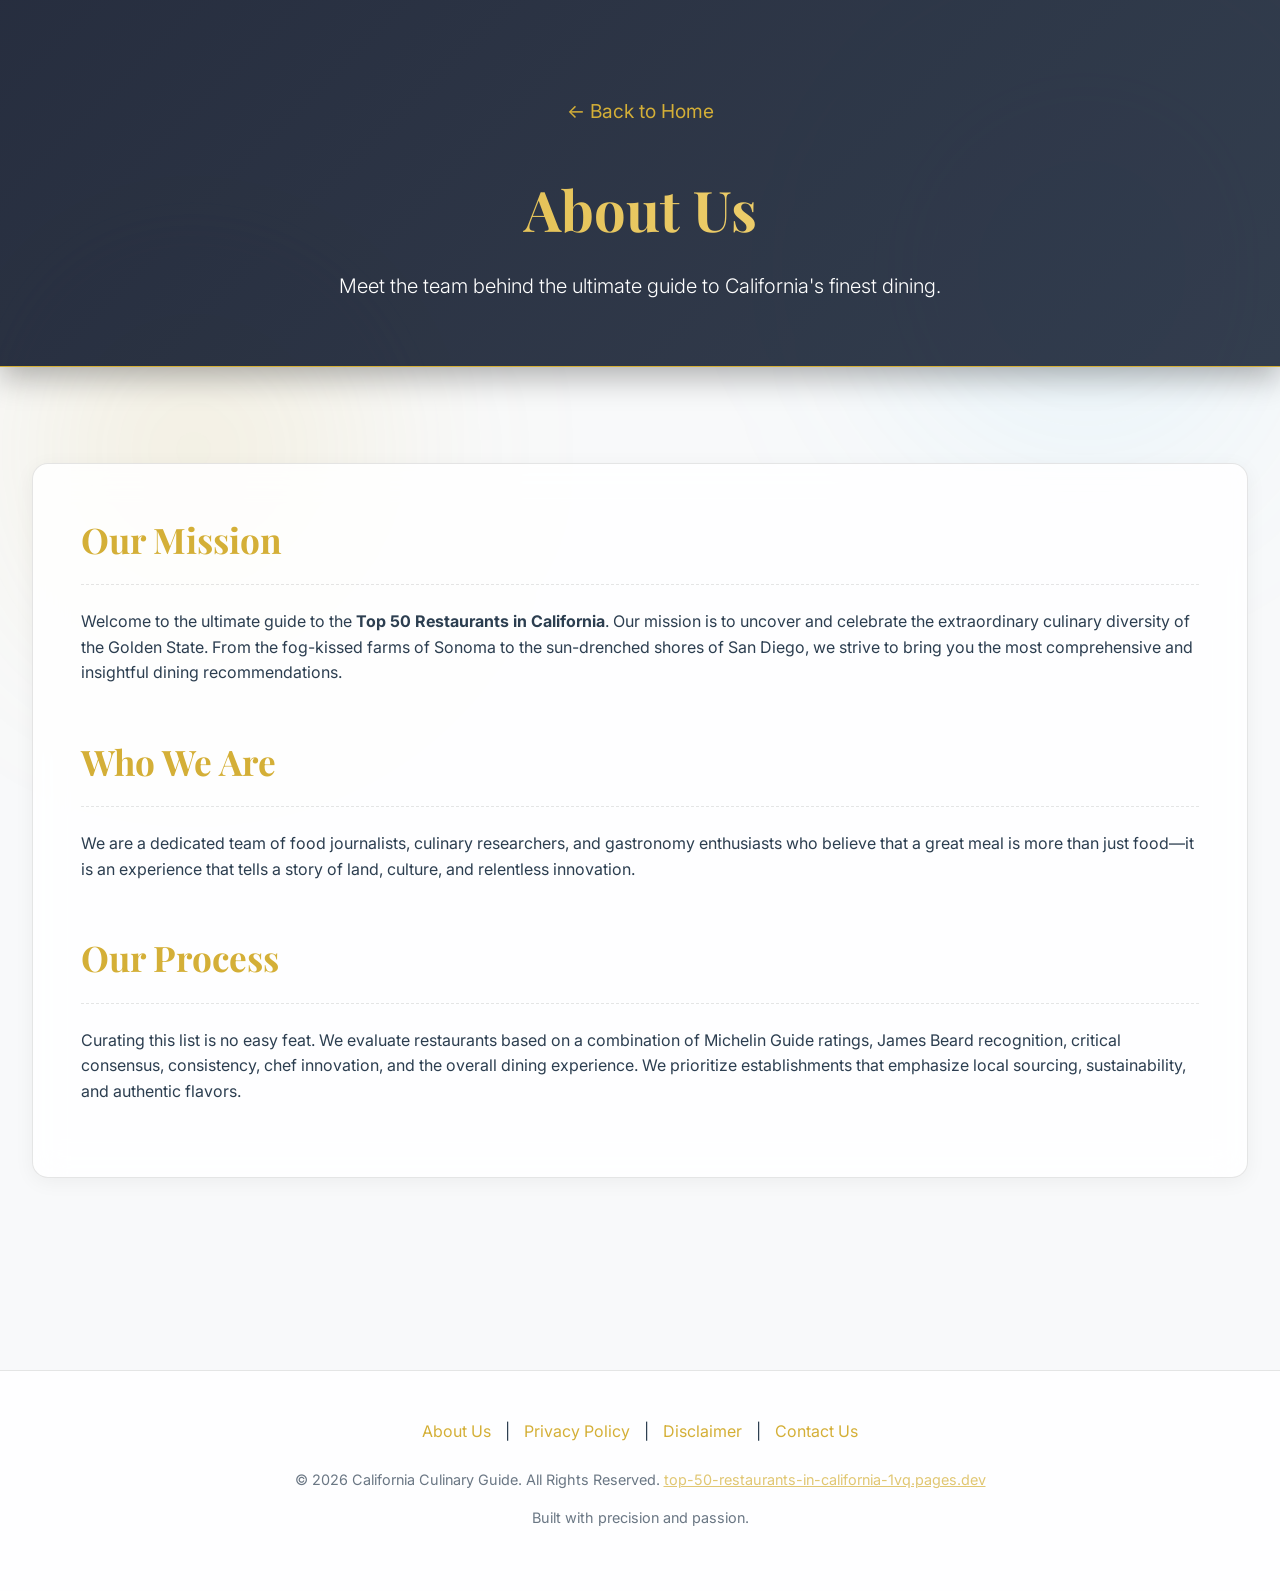
==== about-us.html @ 68e355eb "Add files via upload" ====
<!DOCTYPE html>
<html lang="en">
<head>
    <meta charset="UTF-8">
    <meta name="viewport" content="width=device-width, initial-scale=1.0">
    <title>About Us | Top 50 Restaurants in California</title>
    <link rel="canonical" href="https://top-50-restaurants-in-california-1vq.pages.dev/about-us.html" />
    <link rel="stylesheet" href="style.css">
    <link rel="preconnect" href="https://fonts.googleapis.com">
    <link rel="preconnect" href="https://fonts.gstatic.com" crossorigin>
    <link href="https://fonts.googleapis.com/css2?family=Inter:wght@300;400;600&family=Playfair+Display:ital,wght@0,400;0,600;1,400&display=swap" rel="stylesheet">
</head>
<body>
    <div class="background-wrapper"></div>
    
    <header>
        <a href="index.html" style="color: var(--primary-color); text-decoration: none; font-size: 1.2rem; display: block; margin-bottom: 2rem;">&larr; Back to Home</a>
        <h1>About Us</h1>
        <p class="subtitle">Meet the team behind the ultimate guide to California's finest dining.</p>
    </header>

    <main>
        <section class="restaurant-card" style="margin-top: 2rem;">
            <h3>Our Mission</h3>
            <p>Welcome to the ultimate guide to the <strong>Top 50 Restaurants in California</strong>. Our mission is to uncover and celebrate the extraordinary culinary diversity of the Golden State. From the fog-kissed farms of Sonoma to the sun-drenched shores of San Diego, we strive to bring you the most comprehensive and insightful dining recommendations.</p>
            
            <h3 style="margin-top: 3rem;">Who We Are</h3>
            <p>We are a dedicated team of food journalists, culinary researchers, and gastronomy enthusiasts who believe that a great meal is more than just food—it is an experience that tells a story of land, culture, and relentless innovation.</p>

            <h3 style="margin-top: 3rem;">Our Process</h3>
            <p>Curating this list is no easy feat. We evaluate restaurants based on a combination of Michelin Guide ratings, James Beard recognition, critical consensus, consistency, chef innovation, and the overall dining experience. We prioritize establishments that emphasize local sourcing, sustainability, and authentic flavors.</p>
        </section>
    </main>

    <footer>
        <div style="margin-bottom: 1.5rem;">
            <a href="about-us.html" style="color: var(--primary-color); margin: 0 10px; text-decoration: none;">About Us</a> |
            <a href="privacy-policy.html" style="color: var(--primary-color); margin: 0 10px; text-decoration: none;">Privacy Policy</a> |
            <a href="disclaimer.html" style="color: var(--primary-color); margin: 0 10px; text-decoration: none;">Disclaimer</a> |
            <a href="contact-us.html" style="color: var(--primary-color); margin: 0 10px; text-decoration: none;">Contact Us</a>
        </div>
        <p>&copy; 2026 California Culinary Guide. All Rights Reserved. <a href="https://top-50-restaurants-in-california-1vq.pages.dev" style="color:var(--primary-color);">top-50-restaurants-in-california-1vq.pages.dev</a></p>
        <p>Built with precision and passion.</p>
    </footer>
</body>
</html>
---- style.css ----
:root {
  --primary-color: #d4af37; /* Gold */
  --bg-color-light: #f8f9fa;
  --text-color-light: #2c3e50;
  --card-bg-light: rgba(255, 255, 255, 0.85);
  --border-light: rgba(0, 0, 0, 0.1);

  --bg-color-dark: #0f172a;
  --text-color-dark: #e2e8f0;
  --card-bg-dark: rgba(30, 41, 59, 0.75);
  --border-dark: rgba(255, 255, 255, 0.1);

  --transition-speed: 0.3s;
}

@media (prefers-color-scheme: dark) {
  :root {
    --bg-color: var(--bg-color-dark);
    --text-color: var(--text-color-dark);
    --card-bg: var(--card-bg-dark);
    --border-color: var(--border-dark);
  }
}

@media (prefers-color-scheme: light) {
  :root {
    --bg-color: var(--bg-color-light);
    --text-color: var(--text-color-light);
    --card-bg: var(--card-bg-light);
    --border-color: var(--border-light);
  }
}

body {
  background-color: var(--bg-color, #0f172a);
  color: var(--text-color, #e2e8f0);
  font-family: 'Inter', sans-serif;
  line-height: 1.6;
  margin: 0;
  padding: 0;
  overflow-x: hidden;
  transition: background-color var(--transition-speed), color var(--transition-speed);
}

/* Background Gradients */
.background-wrapper {
  position: fixed;
  top: 0;
  left: 0;
  width: 100vw;
  height: 100vh;
  z-index: -1;
  background: radial-gradient(circle at 15% 50%, rgba(212, 175, 55, 0.15), transparent 25%),
              radial-gradient(circle at 85% 30%, rgba(56, 189, 248, 0.1), transparent 25%);
  filter: blur(80px);
  animation: bg-pulse 15s infinite alternate;
}

@keyframes bg-pulse {
  0% { transform: scale(1); opacity: 0.8; }
  100% { transform: scale(1.1); opacity: 1; }
}

header {
  text-align: center;
  padding: 6rem 2rem 4rem;
  background: linear-gradient(135deg, rgba(15,23,42,0.9), rgba(30,41,59,0.9));
  color: #fff;
  border-bottom: 1px solid var(--primary-color);
  box-shadow: 0 10px 30px rgba(0,0,0,0.3);
  position: relative;
  overflow: hidden;
}

header::before {
  content: '';
  position: absolute;
  top: 0; left: 0; right: 0; bottom: 0;
  background: url('https://images.unsplash.com/photo-1514933651103-005eec06c04b?ixlib=rb-4.0.3&auto=format&fit=crop&w=1920&q=80') center/cover no-repeat;
  opacity: 0.2;
  z-index: 0;
}

header > * {
  position: relative;
  z-index: 1;
}

h1 {
  font-family: 'Playfair Display', serif;
  font-size: 3.5rem;
  margin-bottom: 1rem;
  background: linear-gradient(to right, #d4af37, #fde08b);
  -webkit-background-clip: text;
  -webkit-text-fill-color: transparent;
  animation: fadeDown 1s ease-out;
}

.subtitle {
  font-size: 1.25rem;
  font-weight: 300;
  opacity: 0.9;
  max-width: 800px;
  margin: 0 auto;
  animation: fadeUp 1s ease-out 0.3s both;
}

main {
  max-width: 1400px; /* Made the layout wider */
  width: 95%;
  margin: 0 auto;
  padding: 4rem 1rem;
}

section.intro, section.methodology {
  font-size: 1.1rem;
  margin-bottom: 4rem;
  max-width: 1100px;
  margin-left: auto;
  margin-right: auto;
}

section p {
  margin-bottom: 1.5rem;
}

h2 {
  font-family: 'Playfair Display', serif;
  font-size: 2.5rem;
  margin-bottom: 2rem;
  color: var(--primary-color);
  border-bottom: 1px solid var(--border-color);
  padding-bottom: 0.5rem;
}

/* Glassmorphism Cards for Restaurants */
.restaurant-card {
  background: var(--card-bg);
  backdrop-filter: blur(16px);
  -webkit-backdrop-filter: blur(16px);
  border: 1px solid var(--border-color);
  border-radius: 16px;
  padding: 3rem;
  margin-bottom: 4rem;
  box-shadow: 0 4px 20px rgba(0,0,0,0.05);
  transition: transform var(--transition-speed), box-shadow var(--transition-speed);
  opacity: 0;
  transform: translateY(30px);
  animation: reveal 0.8s ease-out forwards;
}

.restaurant-card:hover {
  transform: translateY(-5px);
  box-shadow: 0 12px 40px rgba(0,0,0,0.15);
  border-color: var(--primary-color);
}

.restaurant-card h3 {
  font-family: 'Playfair Display', serif;
  font-size: 2.2rem;
  margin-top: 0;
  margin-bottom: 1.5rem;
  color: var(--primary-color);
  border-bottom: 1px dashed var(--border-color);
  padding-bottom: 1rem;
}

.restaurant-details h4 {
  font-size: 1.3rem;
  margin: 2rem 0 0.8rem;
  color: var(--primary-color);
  font-family: 'Playfair Display', serif;
}

.restaurant-details p {
  margin-bottom: 1rem;
}

.restaurant-details ul {
  padding-left: 1.5rem;
  margin-bottom: 1.5rem;
}

.restaurant-details li {
  margin-bottom: 0.5rem;
}

/* Animations */
@keyframes fadeDown {
  from { opacity: 0; transform: translateY(-30px); }
  to { opacity: 1; transform: translateY(0); }
}

@keyframes fadeUp {
  from { opacity: 0; transform: translateY(30px); }
  to { opacity: 1; transform: translateY(0); }
}

@keyframes reveal {
  to { opacity: 1; transform: translateY(0); }
}

footer {
  text-align: center;
  padding: 3rem;
  background: var(--card-bg);
  border-top: 1px solid var(--border-color);
  margin-top: 4rem;
}

footer p {
  opacity: 0.7;
  font-size: 0.9rem;
}

/* Responsive */
@media (max-width: 900px) {
  .restaurant-card { padding: 2rem; }
  h1 { font-size: 2.8rem; }
}

@media (max-width: 600px) {
  h1 { font-size: 2.2rem; }
  h2 { font-size: 2rem; }
  .restaurant-card h3 { font-size: 1.8rem; }
  .restaurant-card { padding: 1.5rem; }
}

/* Trends, FAQ, and Conclusion Styles */
.trends-section, .faq-section, .conclusion-section {
  background: var(--card-bg);
  backdrop-filter: blur(16px);
  -webkit-backdrop-filter: blur(16px);
  border: 1px solid var(--border-color);
  border-radius: 16px;
  padding: 3rem;
  margin-top: 4rem;
  margin-bottom: 4rem;
  box-shadow: 0 4px 20px rgba(0,0,0,0.05);
}

.trends-section h3, .faq-section h3, .conclusion-section h3 {
  font-family: 'Playfair Display', serif;
  font-size: 2.2rem;
  color: var(--primary-color);
  border-bottom: 1px dashed var(--border-color);
  padding-bottom: 1rem;
  margin-top: 0;
  margin-bottom: 2rem;
}

.trends-section h4 {
  font-family: 'Playfair Display', serif;
  font-size: 1.5rem;
  color: var(--primary-color);
  margin-top: 2rem;
  margin-bottom: 1rem;
}

/* FAQ Accordion Styles */
details {
  background: rgba(0, 0, 0, 0.02);
  border: 1px solid var(--border-color);
  border-radius: 8px;
  margin-bottom: 1rem;
  padding: 0.5rem;
  transition: background var(--transition-speed);
}

@media (prefers-color-scheme: dark) {
  details {
    background: rgba(255, 255, 255, 0.02);
  }
}

details:hover {
  background: rgba(212, 175, 55, 0.05);
  border-color: rgba(212, 175, 55, 0.3);
}

details[open] {
  background: rgba(212, 175, 55, 0.05);
  border-color: var(--primary-color);
}

summary {
  font-family: 'Playfair Display', serif;
  font-size: 1.2rem;
  font-weight: 600;
  cursor: pointer;
  padding: 1rem;
  color: var(--primary-color);
  list-style: none; /* Hide default arrow */
  position: relative;
}

summary::-webkit-details-marker {
  display: none;
}

summary::after {
  content: '+';
  position: absolute;
  right: 1rem;
  top: 50%;
  transform: translateY(-50%);
  font-size: 1.5rem;
  font-weight: 300;
  transition: transform var(--transition-speed);
}

details[open] summary::after {
  content: '−';
  transform: translateY(-50%) rotate(180deg);
}

details p {
  padding: 0 1rem 1rem 1rem;
  margin: 0;
  color: var(--text-color);
  opacity: 0.9;
}
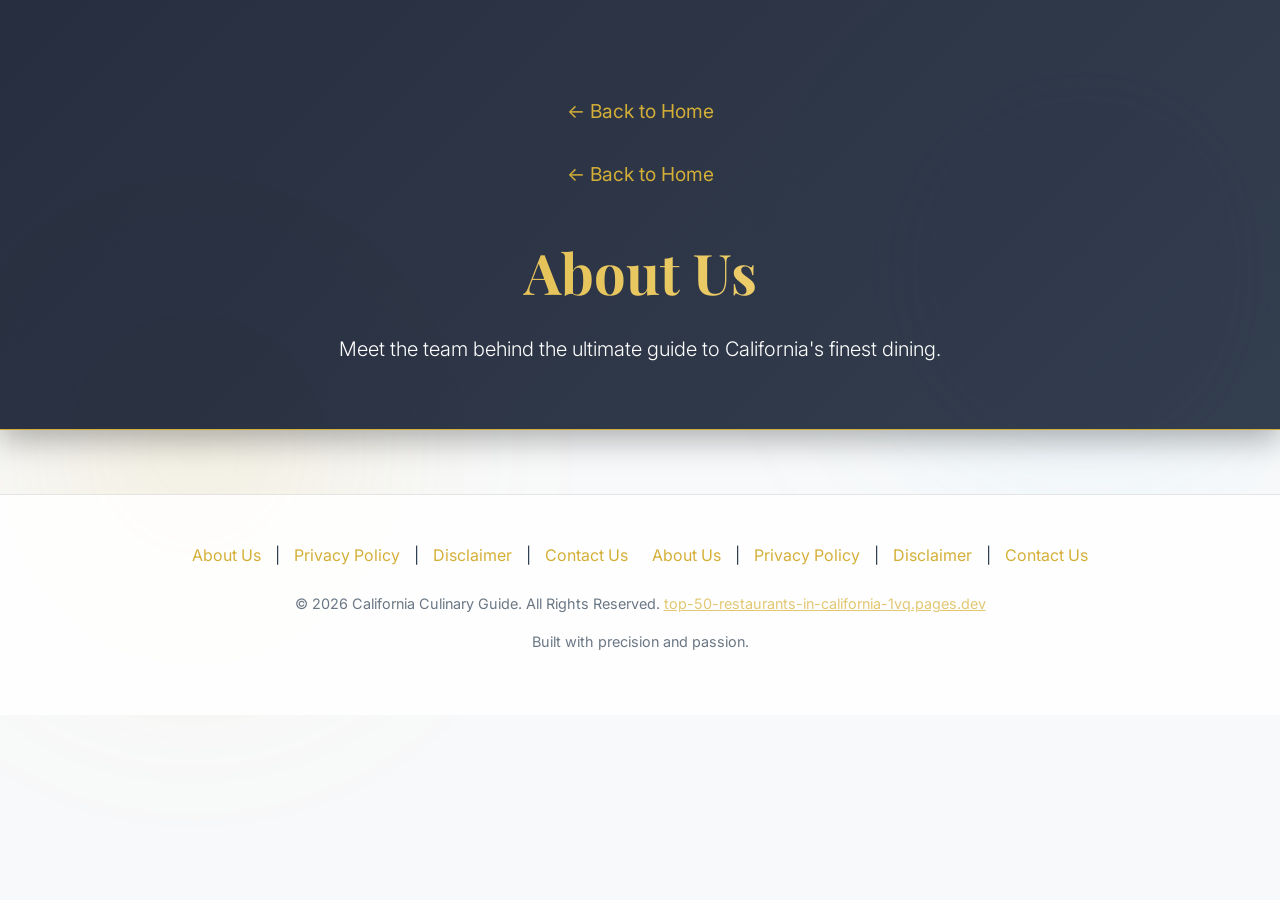
==== commit 521d5c7f: "Update canonical links and footer navigation" ====
--- a/about-us.html
+++ b/about-us.html
@@ -5,6 +5,7 @@
     <meta name="viewport" content="width=device-width, initial-scale=1.0">
     <title>About Us | Top 50 Restaurants in California</title>
     <link rel="canonical" href="https://top-50-restaurants-in-california-1vq.pages.dev/about-us.html" />
+    <link rel="canonical" href="https://top-50-restaurants-in-california-1vq.pages.dev/about-us" />
     <link rel="stylesheet" href="style.css">
     <link rel="preconnect" href="https://fonts.googleapis.com">
     <link rel="preconnect" href="https://fonts.gstatic.com" crossorigin>
@@ -15,29 +16,20 @@
     
     <header>
         <a href="index.html" style="color: var(--primary-color); text-decoration: none; font-size: 1.2rem; display: block; margin-bottom: 2rem;">&larr; Back to Home</a>
+        <a href="/" style="color: var(--primary-color); text-decoration: none; font-size: 1.2rem; display: block; margin-bottom: 2rem;">&larr; Back to Home</a>
         <h1>About Us</h1>
         <p class="subtitle">Meet the team behind the ultimate guide to California's finest dining.</p>
     </header>
-
-    <main>
-        <section class="restaurant-card" style="margin-top: 2rem;">
-            <h3>Our Mission</h3>
-            <p>Welcome to the ultimate guide to the <strong>Top 50 Restaurants in California</strong>. Our mission is to uncover and celebrate the extraordinary culinary diversity of the Golden State. From the fog-kissed farms of Sonoma to the sun-drenched shores of San Diego, we strive to bring you the most comprehensive and insightful dining recommendations.</p>
-            
-            <h3 style="margin-top: 3rem;">Who We Are</h3>
-            <p>We are a dedicated team of food journalists, culinary researchers, and gastronomy enthusiasts who believe that a great meal is more than just food—it is an experience that tells a story of land, culture, and relentless innovation.</p>
-
-            <h3 style="margin-top: 3rem;">Our Process</h3>
-            <p>Curating this list is no easy feat. We evaluate restaurants based on a combination of Michelin Guide ratings, James Beard recognition, critical consensus, consistency, chef innovation, and the overall dining experience. We prioritize establishments that emphasize local sourcing, sustainability, and authentic flavors.</p>
-        </section>
-    </main>
-
     <footer>
         <div style="margin-bottom: 1.5rem;">
             <a href="about-us.html" style="color: var(--primary-color); margin: 0 10px; text-decoration: none;">About Us</a> |
             <a href="privacy-policy.html" style="color: var(--primary-color); margin: 0 10px; text-decoration: none;">Privacy Policy</a> |
             <a href="disclaimer.html" style="color: var(--primary-color); margin: 0 10px; text-decoration: none;">Disclaimer</a> |
             <a href="contact-us.html" style="color: var(--primary-color); margin: 0 10px; text-decoration: none;">Contact Us</a>
+            <a href="about-us" style="color: var(--primary-color); margin: 0 10px; text-decoration: none;">About Us</a> |
+            <a href="privacy-policy" style="color: var(--primary-color); margin: 0 10px; text-decoration: none;">Privacy Policy</a> |
+            <a href="disclaimer" style="color: var(--primary-color); margin: 0 10px; text-decoration: none;">Disclaimer</a> |
+            <a href="contact-us" style="color: var(--primary-color); margin: 0 10px; text-decoration: none;">Contact Us</a>
         </div>
         <p>&copy; 2026 California Culinary Guide. All Rights Reserved. <a href="https://top-50-restaurants-in-california-1vq.pages.dev" style="color:var(--primary-color);">top-50-restaurants-in-california-1vq.pages.dev</a></p>
         <p>Built with precision and passion.</p>
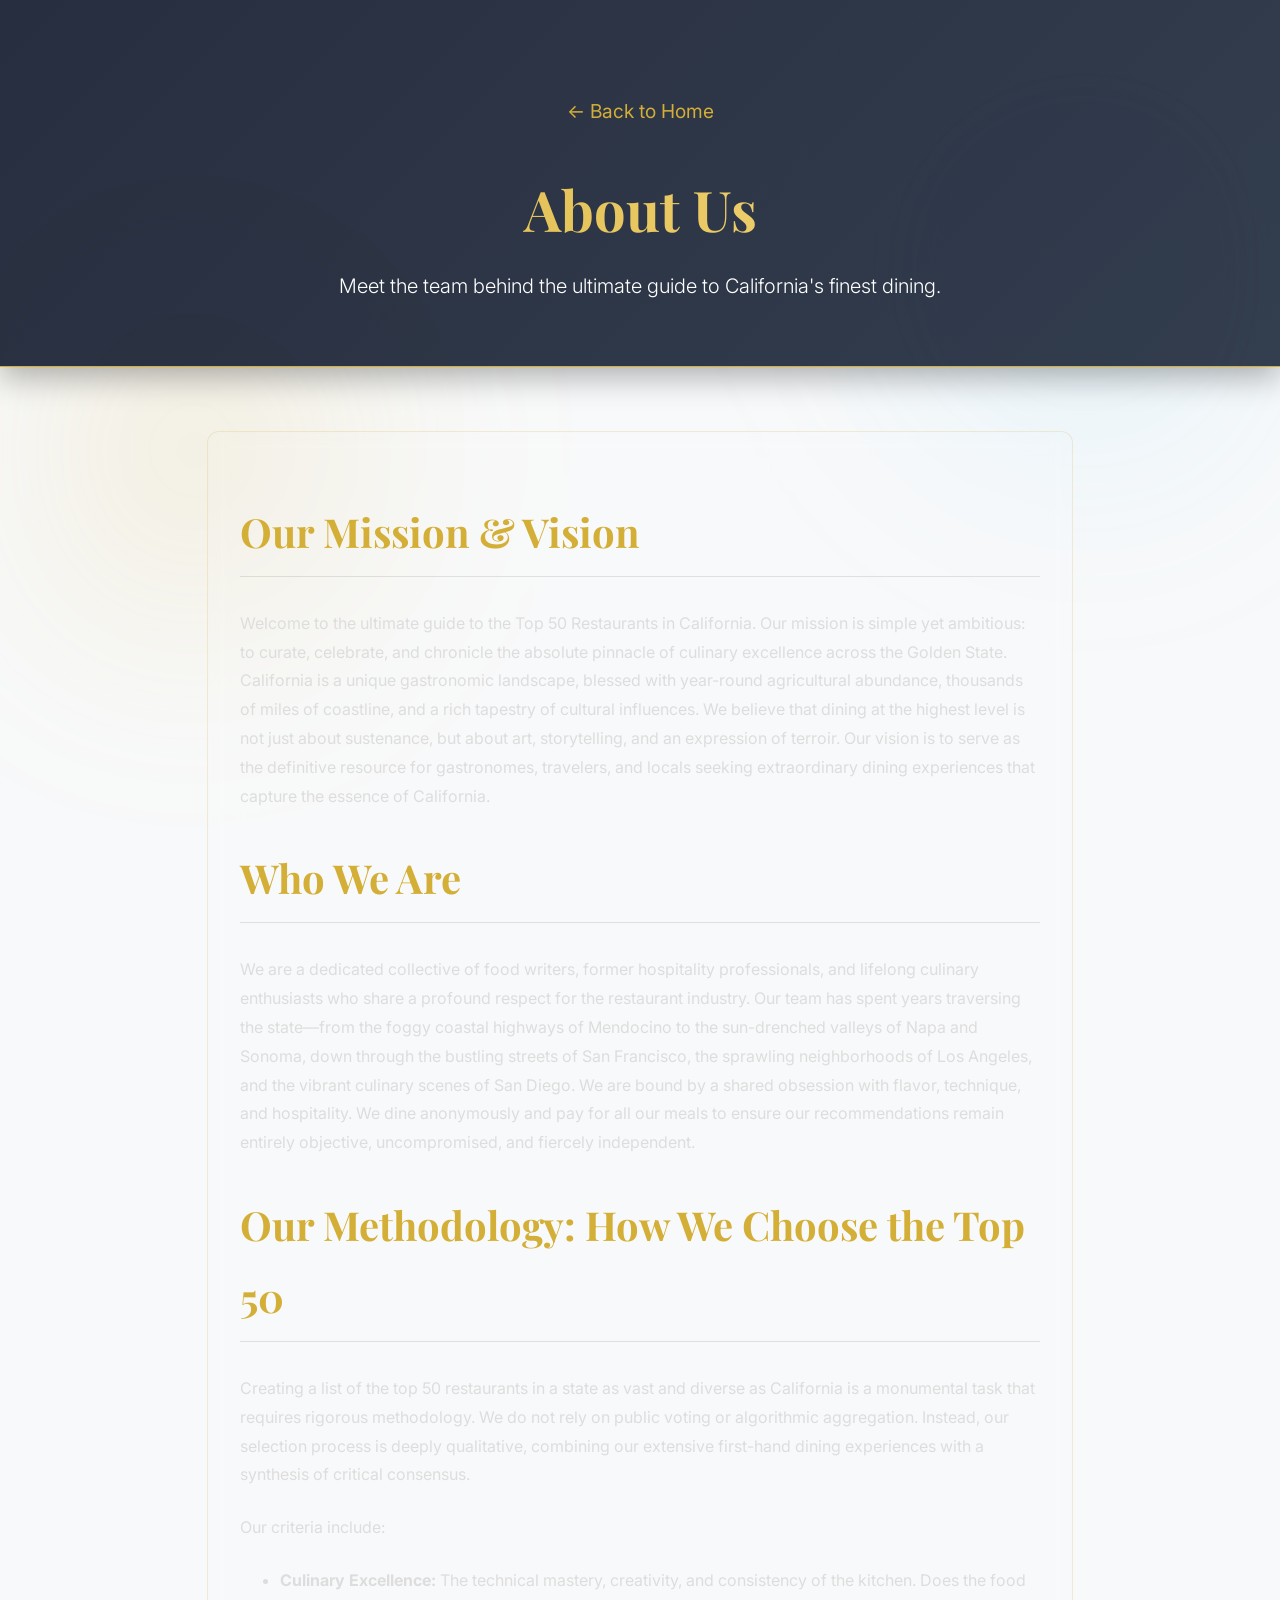
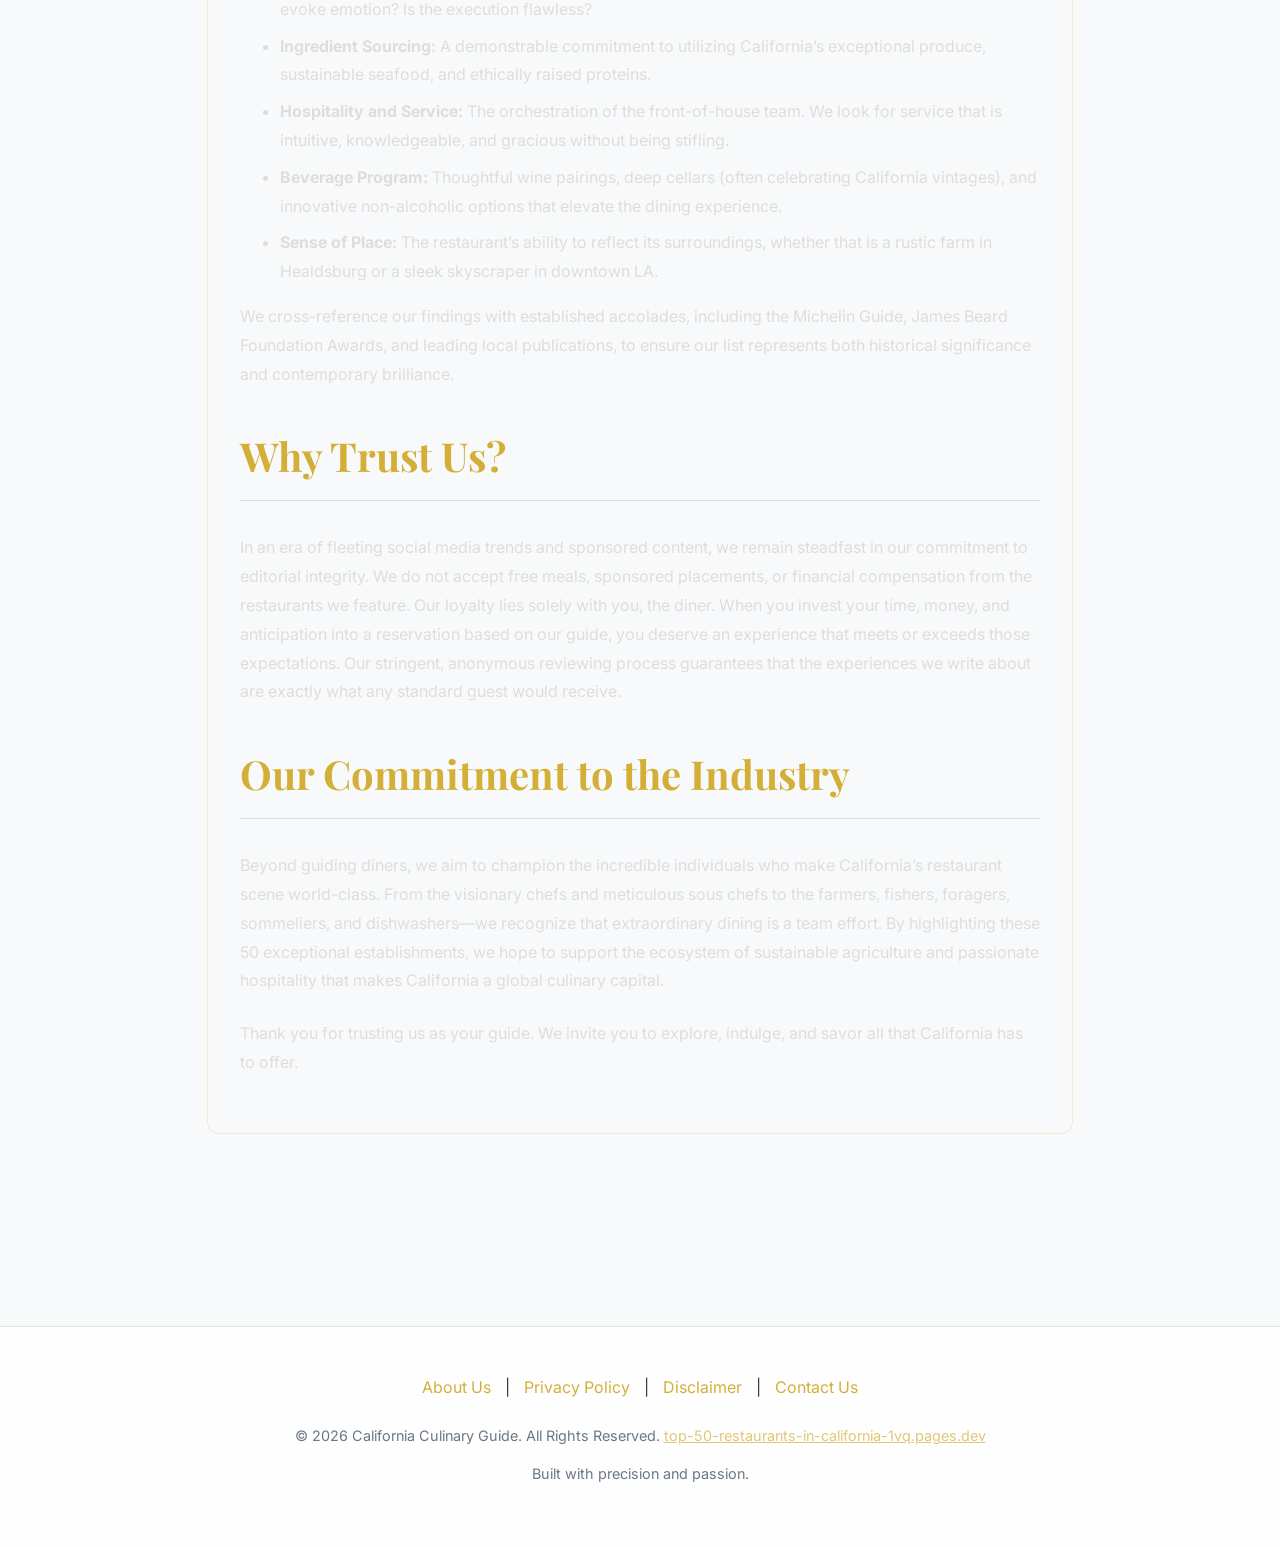
==== commit 98cd9f13: "Enhance About Us page with meta description and styles Added a meta description and improved styling" ====
--- a/about-us.html
+++ b/about-us.html
@@ -4,32 +4,80 @@
     <meta charset="UTF-8">
     <meta name="viewport" content="width=device-width, initial-scale=1.0">
     <title>About Us | Top 50 Restaurants in California</title>
-    <link rel="canonical" href="https://top-50-restaurants-in-california-1vq.pages.dev/about-us.html" />
+    <meta name="description" content="Learn about the passionate team of food writers, critics, and culinary enthusiasts behind the Top 50 Restaurants in California guide. Discover our methodology and mission.">
     <link rel="canonical" href="https://top-50-restaurants-in-california-1vq.pages.dev/about-us" />
     <link rel="stylesheet" href="style.css">
     <link rel="preconnect" href="https://fonts.googleapis.com">
     <link rel="preconnect" href="https://fonts.gstatic.com" crossorigin>
     <link href="https://fonts.googleapis.com/css2?family=Inter:wght@300;400;600&family=Playfair+Display:ital,wght@0,400;0,600;1,400&display=swap" rel="stylesheet">
+    <style>
+        .page-content {
+            max-width: 800px;
+            margin: 0 auto;
+            padding: 2rem;
+            background: rgba(255, 255, 255, 0.05);
+            border-radius: 12px;
+            backdrop-filter: blur(10px);
+            border: 1px solid rgba(212, 175, 55, 0.2);
+            line-height: 1.8;
+            margin-bottom: 4rem;
+        }
+        .page-content h2 {
+            color: var(--primary-color);
+            margin-top: 2rem;
+            font-family: 'Playfair Display', serif;
+        }
+        .page-content p {
+            margin-bottom: 1.5rem;
+            color: #ddd;
+        }
+    </style>
 </head>
 <body>
     <div class="background-wrapper"></div>
     
     <header>
-        <a href="index.html" style="color: var(--primary-color); text-decoration: none; font-size: 1.2rem; display: block; margin-bottom: 2rem;">&larr; Back to Home</a>
         <a href="/" style="color: var(--primary-color); text-decoration: none; font-size: 1.2rem; display: block; margin-bottom: 2rem;">&larr; Back to Home</a>
         <h1>About Us</h1>
         <p class="subtitle">Meet the team behind the ultimate guide to California's finest dining.</p>
     </header>
+
+    <main>
+        <section class="page-content">
+            <h2>Our Mission & Vision</h2>
+            <p>Welcome to the ultimate guide to the Top 50 Restaurants in California. Our mission is simple yet ambitious: to curate, celebrate, and chronicle the absolute pinnacle of culinary excellence across the Golden State. California is a unique gastronomic landscape, blessed with year-round agricultural abundance, thousands of miles of coastline, and a rich tapestry of cultural influences. We believe that dining at the highest level is not just about sustenance, but about art, storytelling, and an expression of terroir. Our vision is to serve as the definitive resource for gastronomes, travelers, and locals seeking extraordinary dining experiences that capture the essence of California.</p>
+            
+            <h2>Who We Are</h2>
+            <p>We are a dedicated collective of food writers, former hospitality professionals, and lifelong culinary enthusiasts who share a profound respect for the restaurant industry. Our team has spent years traversing the state—from the foggy coastal highways of Mendocino to the sun-drenched valleys of Napa and Sonoma, down through the bustling streets of San Francisco, the sprawling neighborhoods of Los Angeles, and the vibrant culinary scenes of San Diego. We are bound by a shared obsession with flavor, technique, and hospitality. We dine anonymously and pay for all our meals to ensure our recommendations remain entirely objective, uncompromised, and fiercely independent.</p>
+            
+            <h2>Our Methodology: How We Choose the Top 50</h2>
+            <p>Creating a list of the top 50 restaurants in a state as vast and diverse as California is a monumental task that requires rigorous methodology. We do not rely on public voting or algorithmic aggregation. Instead, our selection process is deeply qualitative, combining our extensive first-hand dining experiences with a synthesis of critical consensus.</p>
+            <p>Our criteria include:</p>
+            <ul>
+                <li style="color: #ddd; margin-bottom: 0.5rem;"><strong>Culinary Excellence:</strong> The technical mastery, creativity, and consistency of the kitchen. Does the food evoke emotion? Is the execution flawless?</li>
+                <li style="color: #ddd; margin-bottom: 0.5rem;"><strong>Ingredient Sourcing:</strong> A demonstrable commitment to utilizing California’s exceptional produce, sustainable seafood, and ethically raised proteins.</li>
+                <li style="color: #ddd; margin-bottom: 0.5rem;"><strong>Hospitality and Service:</strong> The orchestration of the front-of-house team. We look for service that is intuitive, knowledgeable, and gracious without being stifling.</li>
+                <li style="color: #ddd; margin-bottom: 0.5rem;"><strong>Beverage Program:</strong> Thoughtful wine pairings, deep cellars (often celebrating California vintages), and innovative non-alcoholic options that elevate the dining experience.</li>
+                <li style="color: #ddd; margin-bottom: 0.5rem;"><strong>Sense of Place:</strong> The restaurant’s ability to reflect its surroundings, whether that is a rustic farm in Healdsburg or a sleek skyscraper in downtown LA.</li>
+            </ul>
+            <p>We cross-reference our findings with established accolades, including the Michelin Guide, James Beard Foundation Awards, and leading local publications, to ensure our list represents both historical significance and contemporary brilliance.</p>
+            
+            <h2>Why Trust Us?</h2>
+            <p>In an era of fleeting social media trends and sponsored content, we remain steadfast in our commitment to editorial integrity. We do not accept free meals, sponsored placements, or financial compensation from the restaurants we feature. Our loyalty lies solely with you, the diner. When you invest your time, money, and anticipation into a reservation based on our guide, you deserve an experience that meets or exceeds those expectations. Our stringent, anonymous reviewing process guarantees that the experiences we write about are exactly what any standard guest would receive.</p>
+            
+            <h2>Our Commitment to the Industry</h2>
+            <p>Beyond guiding diners, we aim to champion the incredible individuals who make California’s restaurant scene world-class. From the visionary chefs and meticulous sous chefs to the farmers, fishers, foragers, sommeliers, and dishwashers—we recognize that extraordinary dining is a team effort. By highlighting these 50 exceptional establishments, we hope to support the ecosystem of sustainable agriculture and passionate hospitality that makes California a global culinary capital.</p>
+            
+            <p>Thank you for trusting us as your guide. We invite you to explore, indulge, and savor all that California has to offer.</p>
+        </section>
+    </main>
+
     <footer>
         <div style="margin-bottom: 1.5rem;">
-            <a href="about-us.html" style="color: var(--primary-color); margin: 0 10px; text-decoration: none;">About Us</a> |
-            <a href="privacy-policy.html" style="color: var(--primary-color); margin: 0 10px; text-decoration: none;">Privacy Policy</a> |
-            <a href="disclaimer.html" style="color: var(--primary-color); margin: 0 10px; text-decoration: none;">Disclaimer</a> |
-            <a href="contact-us.html" style="color: var(--primary-color); margin: 0 10px; text-decoration: none;">Contact Us</a>
-            <a href="about-us" style="color: var(--primary-color); margin: 0 10px; text-decoration: none;">About Us</a> |
-            <a href="privacy-policy" style="color: var(--primary-color); margin: 0 10px; text-decoration: none;">Privacy Policy</a> |
-            <a href="disclaimer" style="color: var(--primary-color); margin: 0 10px; text-decoration: none;">Disclaimer</a> |
-            <a href="contact-us" style="color: var(--primary-color); margin: 0 10px; text-decoration: none;">Contact Us</a>
+            <a href="/about-us" style="color: var(--primary-color); margin: 0 10px; text-decoration: none;">About Us</a> |
+            <a href="/privacy-policy" style="color: var(--primary-color); margin: 0 10px; text-decoration: none;">Privacy Policy</a> |
+            <a href="/disclaimer" style="color: var(--primary-color); margin: 0 10px; text-decoration: none;">Disclaimer</a> |
+            <a href="/contact-us" style="color: var(--primary-color); margin: 0 10px; text-decoration: none;">Contact Us</a>
         </div>
         <p>&copy; 2026 California Culinary Guide. All Rights Reserved. <a href="https://top-50-restaurants-in-california-1vq.pages.dev" style="color:var(--primary-color);">top-50-restaurants-in-california-1vq.pages.dev</a></p>
         <p>Built with precision and passion.</p>
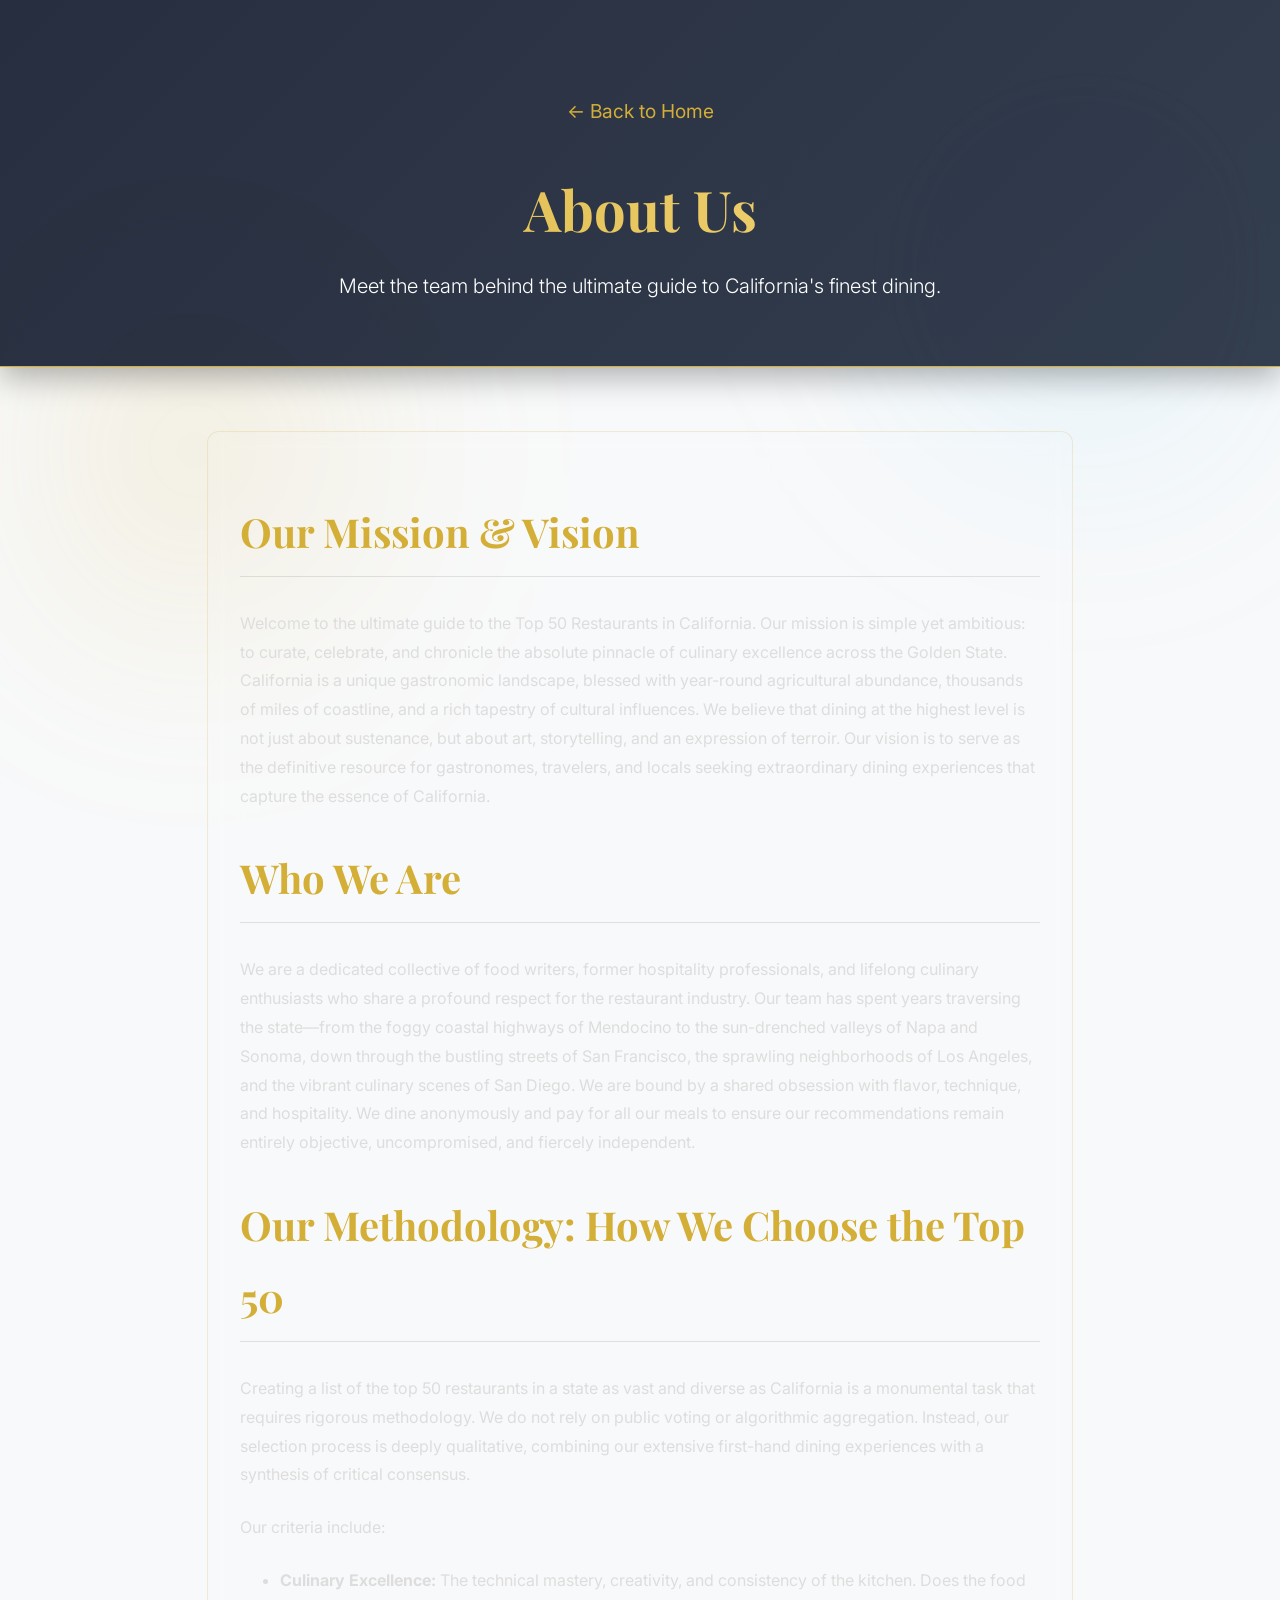
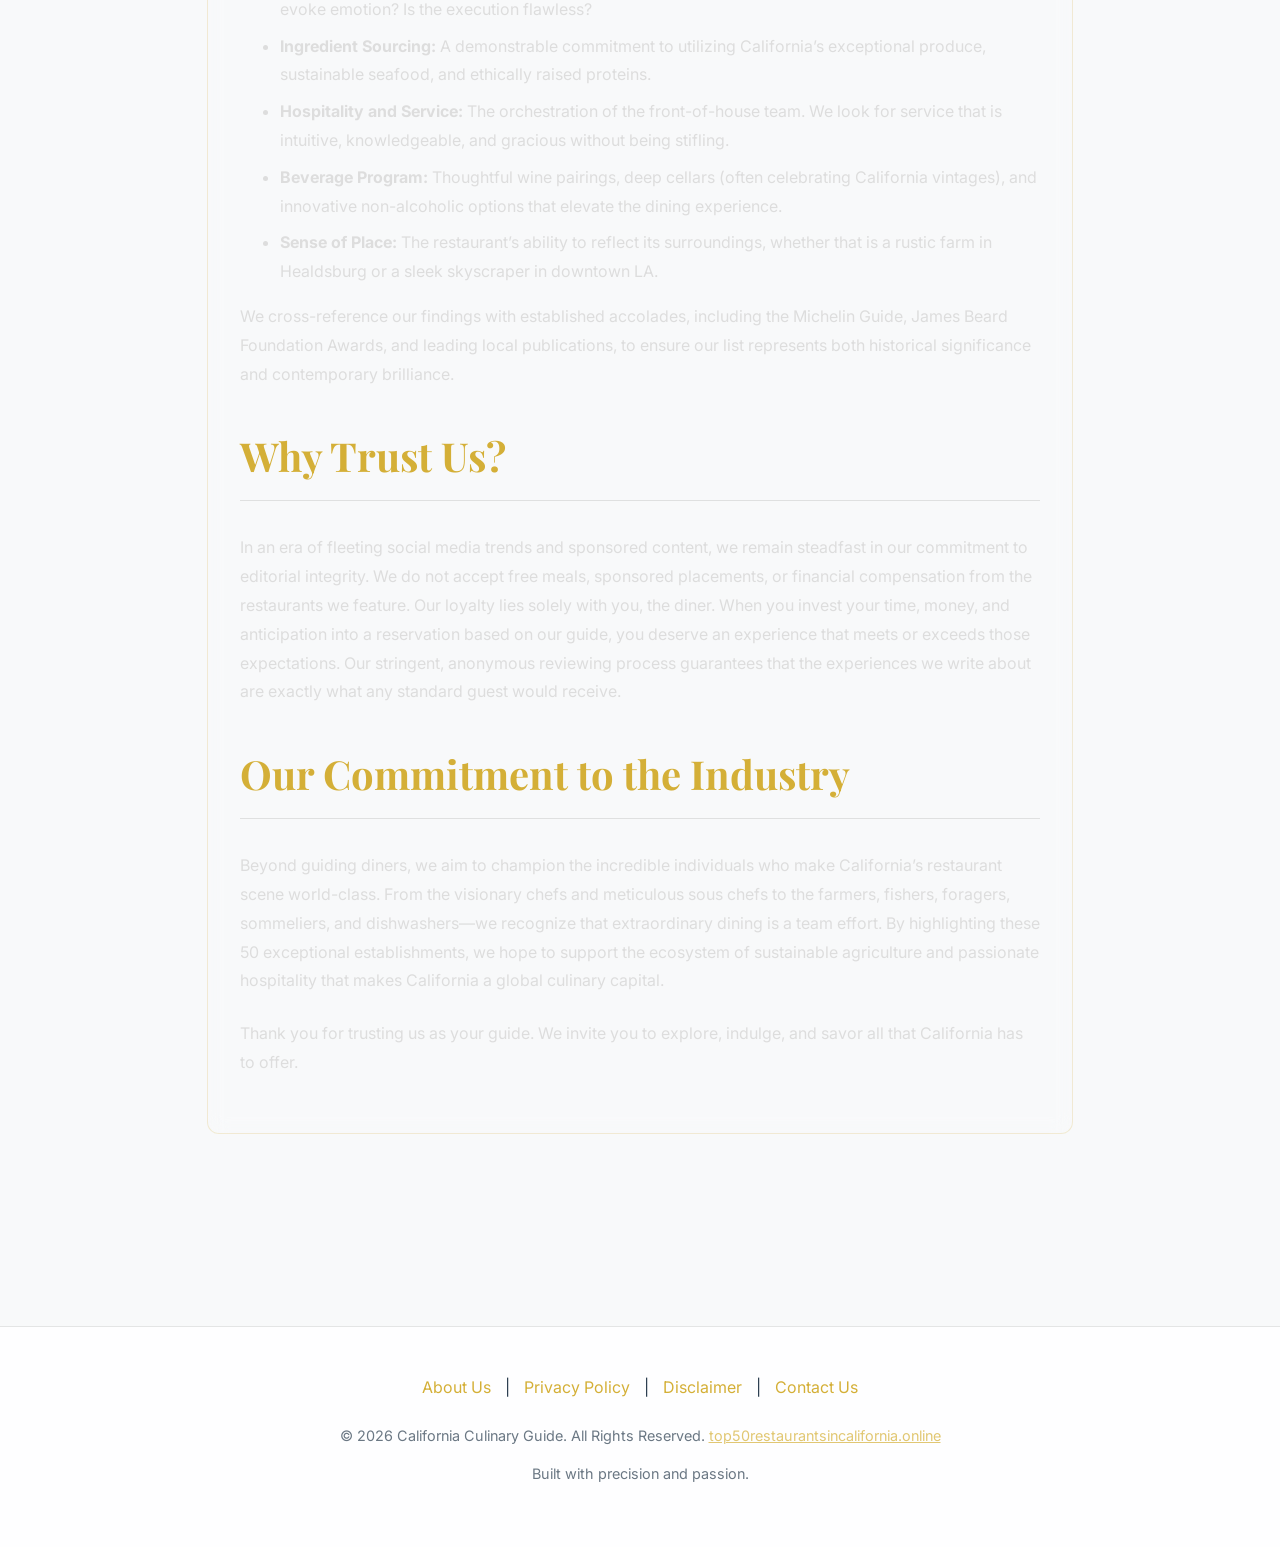
==== commit 741db031: "Update canonical link and footer URL in about-us.html" ====
--- a/about-us.html
+++ b/about-us.html
@@ -5,7 +5,7 @@
     <meta name="viewport" content="width=device-width, initial-scale=1.0">
     <title>About Us | Top 50 Restaurants in California</title>
     <meta name="description" content="Learn about the passionate team of food writers, critics, and culinary enthusiasts behind the Top 50 Restaurants in California guide. Discover our methodology and mission.">
-    <link rel="canonical" href="https://top-50-restaurants-in-california-1vq.pages.dev/about-us" />
+    <link rel="canonical" href="https://top50restaurantsincalifornia.online/about-us" />
     <link rel="stylesheet" href="style.css">
     <link rel="preconnect" href="https://fonts.googleapis.com">
     <link rel="preconnect" href="https://fonts.gstatic.com" crossorigin>
@@ -79,7 +79,7 @@
             <a href="/disclaimer" style="color: var(--primary-color); margin: 0 10px; text-decoration: none;">Disclaimer</a> |
             <a href="/contact-us" style="color: var(--primary-color); margin: 0 10px; text-decoration: none;">Contact Us</a>
         </div>
-        <p>&copy; 2026 California Culinary Guide. All Rights Reserved. <a href="https://top-50-restaurants-in-california-1vq.pages.dev" style="color:var(--primary-color);">top-50-restaurants-in-california-1vq.pages.dev</a></p>
+        <p>&copy; 2026 California Culinary Guide. All Rights Reserved. <a href="https://top50restaurantsincalifornia.online" style="color:var(--primary-color);">top50restaurantsincalifornia.online</a></p>
         <p>Built with precision and passion.</p>
     </footer>
 </body>
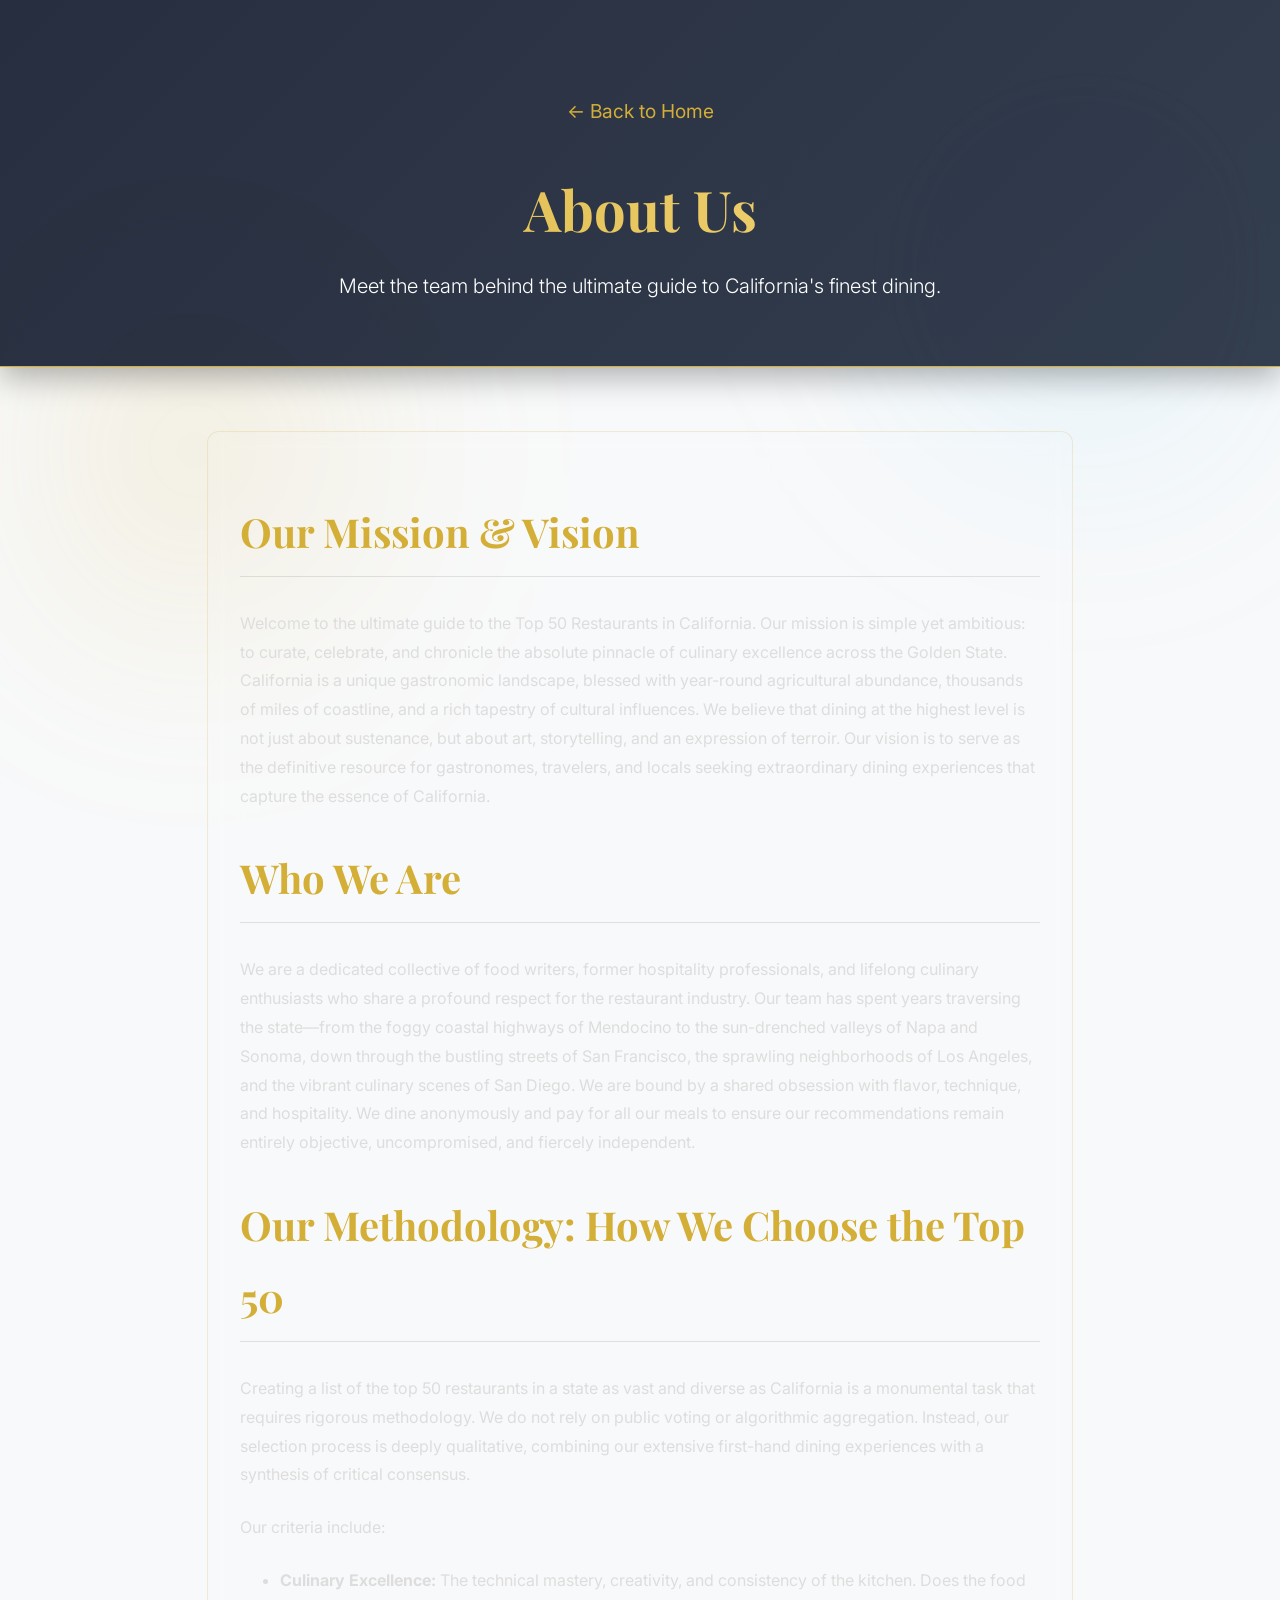
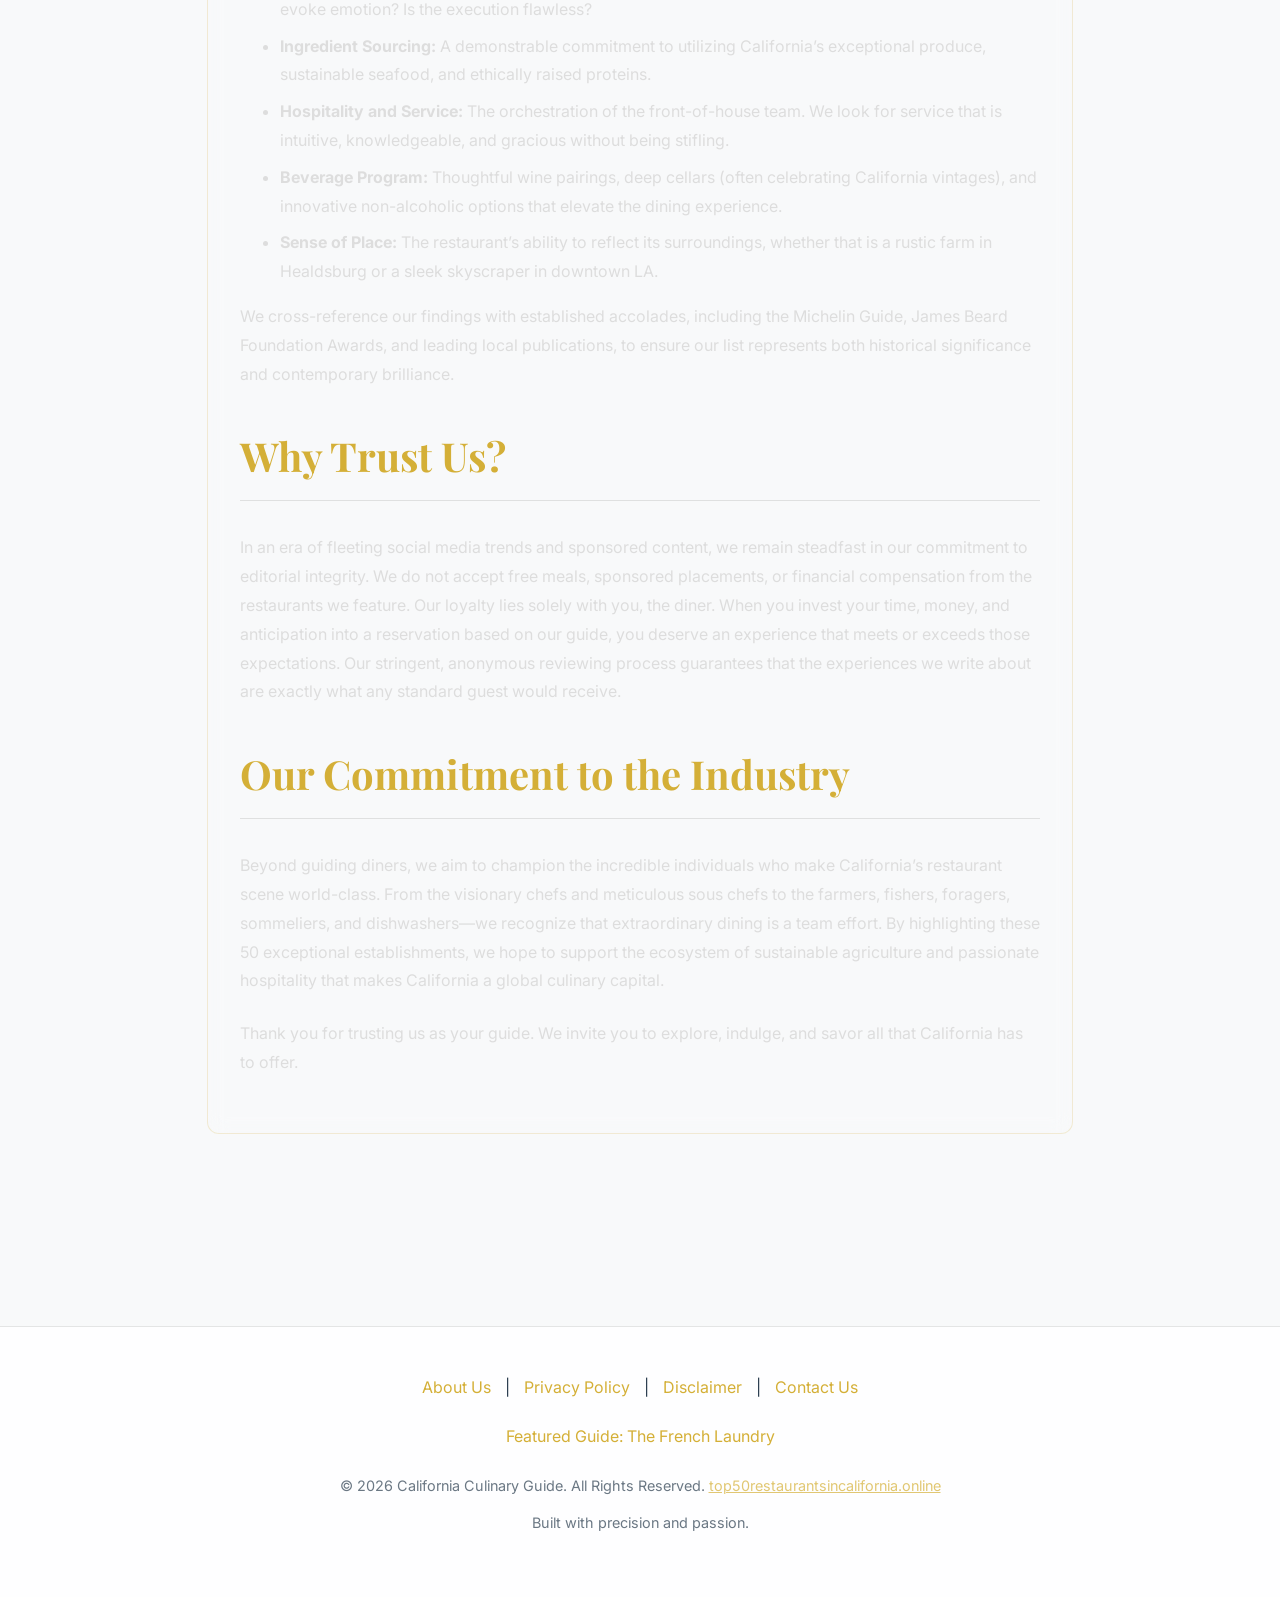
==== commit 1cb6248d: "Add featured guide link to footer Added a link to the featured guide 'The French Laundry' in the foo" ====
--- a/about-us.html
+++ b/about-us.html
@@ -79,6 +79,9 @@
             <a href="/disclaimer" style="color: var(--primary-color); margin: 0 10px; text-decoration: none;">Disclaimer</a> |
             <a href="/contact-us" style="color: var(--primary-color); margin: 0 10px; text-decoration: none;">Contact Us</a>
         </div>
+        <div style="margin-bottom: 1.5rem;">
+            <a href="/The-French-Laundry/" style="color: var(--primary-color); margin: 0 10px; text-decoration: none;">Featured Guide: The French Laundry</a>
+        </div>
         <p>&copy; 2026 California Culinary Guide. All Rights Reserved. <a href="https://top50restaurantsincalifornia.online" style="color:var(--primary-color);">top50restaurantsincalifornia.online</a></p>
         <p>Built with precision and passion.</p>
     </footer>
